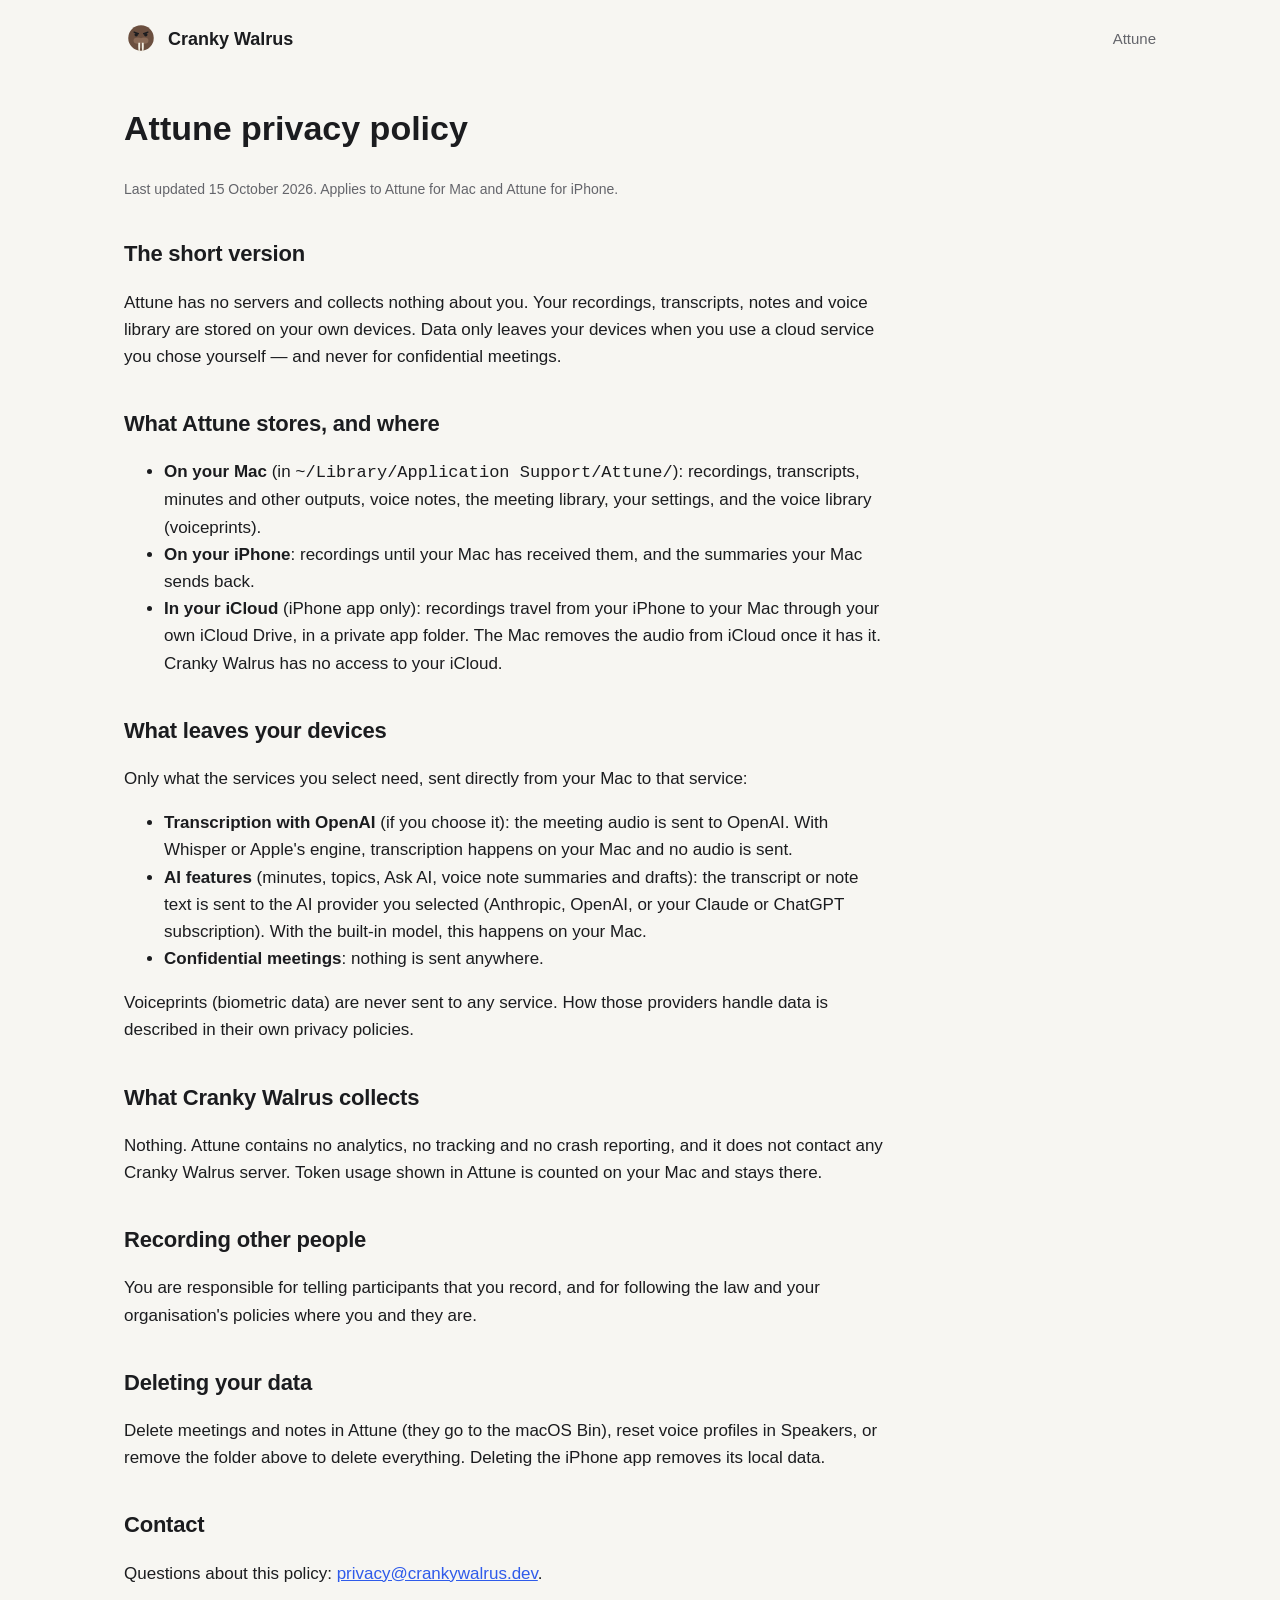
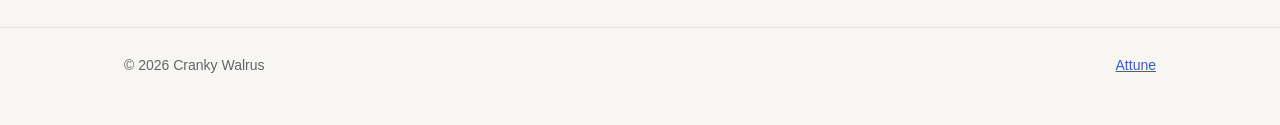
==== attune/privacy/index.html @ 6d6097f9 "crankywalrus.dev: landing page, Attune page, Attune privacy policy Co-Authored-By: Claude Opus 5.5 <" ====
<!doctype html>
<html lang="en">
<head>
<meta charset="utf-8">
<meta name="viewport" content="width=device-width, initial-scale=1">
<title>Attune privacy policy</title>
<meta name="description" content="How Attune for Mac and iPhone handles your data.">
<link rel="icon" href="/attune/img/icon.png">
<link rel="stylesheet" href="/style.css">
</head>
<body>
<div class="wrap">
  <header class="top">
    <a class="logo" href="/"><img src="/walrus.svg" alt="" width="34" height="34">Cranky Walrus</a>
    <nav><a href="/attune/">Attune</a></nav>
  </header>
  <div class="prose">
    <h1>Attune privacy policy</h1>
    <p class="note">Last updated 15 October 2026. Applies to Attune for Mac and Attune for iPhone.</p>

    <h2>The short version</h2>
    <p>Attune has no servers and collects nothing about you. Your recordings, transcripts, notes and voice library are
      stored on your own devices. Data only leaves your devices when you use a cloud service you chose yourself — and
      never for confidential meetings.</p>

    <h2>What Attune stores, and where</h2>
    <ul>
      <li><b>On your Mac</b> (in <code>~/Library/Application Support/Attune/</code>): recordings, transcripts, minutes and
        other outputs, voice notes, the meeting library, your settings, and the voice library (voiceprints).</li>
      <li><b>On your iPhone</b>: recordings until your Mac has received them, and the summaries your Mac sends back.</li>
      <li><b>In your iCloud</b> (iPhone app only): recordings travel from your iPhone to your Mac through your own iCloud
        Drive, in a private app folder. The Mac removes the audio from iCloud once it has it. Cranky Walrus has no access
        to your iCloud.</li>
    </ul>

    <h2>What leaves your devices</h2>
    <p>Only what the services you select need, sent directly from your Mac to that service:</p>
    <ul>
      <li><b>Transcription with OpenAI</b> (if you choose it): the meeting audio is sent to OpenAI. With Whisper or Apple's
        engine, transcription happens on your Mac and no audio is sent.</li>
      <li><b>AI features</b> (minutes, topics, Ask AI, voice note summaries and drafts): the transcript or note text is sent
        to the AI provider you selected (Anthropic, OpenAI, or your Claude or ChatGPT subscription). With the built-in
        model, this happens on your Mac.</li>
      <li><b>Confidential meetings</b>: nothing is sent anywhere.</li>
    </ul>
    <p>Voiceprints (biometric data) are never sent to any service. How those providers handle data is described in their
      own privacy policies.</p>

    <h2>What Cranky Walrus collects</h2>
    <p>Nothing. Attune contains no analytics, no tracking and no crash reporting, and it does not contact any Cranky
      Walrus server. Token usage shown in Attune is counted on your Mac and stays there.</p>

    <h2>Recording other people</h2>
    <p>You are responsible for telling participants that you record, and for following the law and your organisation's
      policies where you and they are.</p>

    <h2>Deleting your data</h2>
    <p>Delete meetings and notes in Attune (they go to the macOS Bin), reset voice profiles in Speakers, or remove the
      folder above to delete everything. Deleting the iPhone app removes its local data.</p>

    <h2>Contact</h2>
    <p>Questions about this policy: <a href="mailto:privacy@crankywalrus.dev">privacy@crankywalrus.dev</a>.</p>
  </div>
</div>
<footer><div class="wrap"><span>© 2026 Cranky Walrus</span><span><a href="/attune/">Attune</a></span></div></footer>
</body>
</html>
---- style.css ----
:root {
  --bg: #f7f6f2; --panel: #ffffff; --ink: #1b1c1f; --muted: #64656b; --line: #e4e2db; --accent: #2f5bea;
  --tusk: #f3efe3; --walrus: #6b4f3f; --shadow: 0 10px 40px rgba(20, 20, 30, .08);
}
@media (prefers-color-scheme: dark) {
  :root { --bg: #131416; --panel: #1c1d20; --ink: #ececef; --muted: #9b9ca3; --line: #2e2f34; --accent: #7c97ff;
    --tusk: #f3efe3; --walrus: #a07a62; --shadow: none; }
}
* { box-sizing: border-box; }
html { scroll-behavior: smooth; }
body { margin: 0; background: var(--bg); color: var(--ink); font: 17px/1.6 -apple-system, BlinkMacSystemFont, "Inter", "Helvetica Neue", sans-serif; }
a { color: var(--accent); }
.wrap { max-width: 1080px; margin: 0 auto; padding: 0 24px; }
header.top { display: flex; align-items: center; justify-content: space-between; padding: 22px 0; }
.logo { display: flex; align-items: center; gap: 10px; font-weight: 700; font-size: 18px; color: var(--ink); text-decoration: none; }
.logo svg { width: 34px; height: 34px; }
header.top nav a { margin-left: 22px; color: var(--muted); text-decoration: none; font-size: 15px; }
header.top nav a:hover { color: var(--ink); }
.hero { padding: 72px 0 56px; }
.hero h1 { font-size: clamp(36px, 6vw, 60px); line-height: 1.05; margin: 0 0 18px; letter-spacing: -.02em; }
.hero p { font-size: 20px; color: var(--muted); max-width: 640px; margin: 0 0 28px; }
.btns { display: flex; gap: 12px; flex-wrap: wrap; }
.btn { display: inline-block; padding: 11px 20px; border-radius: 10px; text-decoration: none; font-weight: 600; font-size: 16px;
  border: 1px solid var(--line); color: var(--ink); background: var(--panel); }
.btn.primary { background: var(--accent); border-color: var(--accent); color: #fff; }
.btn.soon { opacity: .55; pointer-events: none; }
section { padding: 48px 0; }
h2 { font-size: 30px; margin: 0 0 14px; letter-spacing: -.01em; }
.lead { color: var(--muted); max-width: 680px; margin: 0 0 28px; }
.grid { display: grid; grid-template-columns: repeat(auto-fit, minmax(260px, 1fr)); gap: 16px; }
.card { background: var(--panel); border: 1px solid var(--line); border-radius: 14px; padding: 20px 22px; }
.card h3 { margin: 0 0 6px; font-size: 18px; }
.card p { margin: 0; color: var(--muted); font-size: 15px; }
.shot { margin: 28px 0 8px; }
.shot img { display: block; width: 100%; border-radius: 14px; border: 1px solid var(--line); box-shadow: var(--shadow); }
.shot figcaption { color: var(--muted); font-size: 14px; margin-top: 10px; }
.split { display: grid; grid-template-columns: 1fr 1.25fr; gap: 36px; align-items: center; }
.split.rev { grid-template-columns: 1.25fr 1fr; }
.split.rev > :first-child { order: 2; }
.split ul { padding-left: 20px; color: var(--muted); } .split li { margin: 6px 0; }
.app-card { display: flex; gap: 22px; align-items: center; background: var(--panel); border: 1px solid var(--line);
  border-radius: 18px; padding: 24px; text-decoration: none; color: var(--ink); box-shadow: var(--shadow); }
.app-card:hover { border-color: var(--accent); }
.app-card img { width: 84px; height: 84px; border-radius: 20px; flex: none; }
.app-card h3 { margin: 0 0 4px; font-size: 22px; } .app-card p { margin: 0; color: var(--muted); }
.note { font-size: 14px; color: var(--muted); }
footer { border-top: 1px solid var(--line); margin-top: 40px; padding: 26px 0 50px; color: var(--muted); font-size: 14px; }
footer .wrap { display: flex; justify-content: space-between; gap: 16px; flex-wrap: wrap; }
.prose { max-width: 760px; }
.prose h2 { font-size: 22px; margin-top: 36px; }
@media (max-width: 760px) {
  .split, .split.rev { grid-template-columns: 1fr; } .split.rev > :first-child { order: 0; }
  header.top nav a { margin-left: 14px; } .hero { padding: 40px 0 28px; }
}
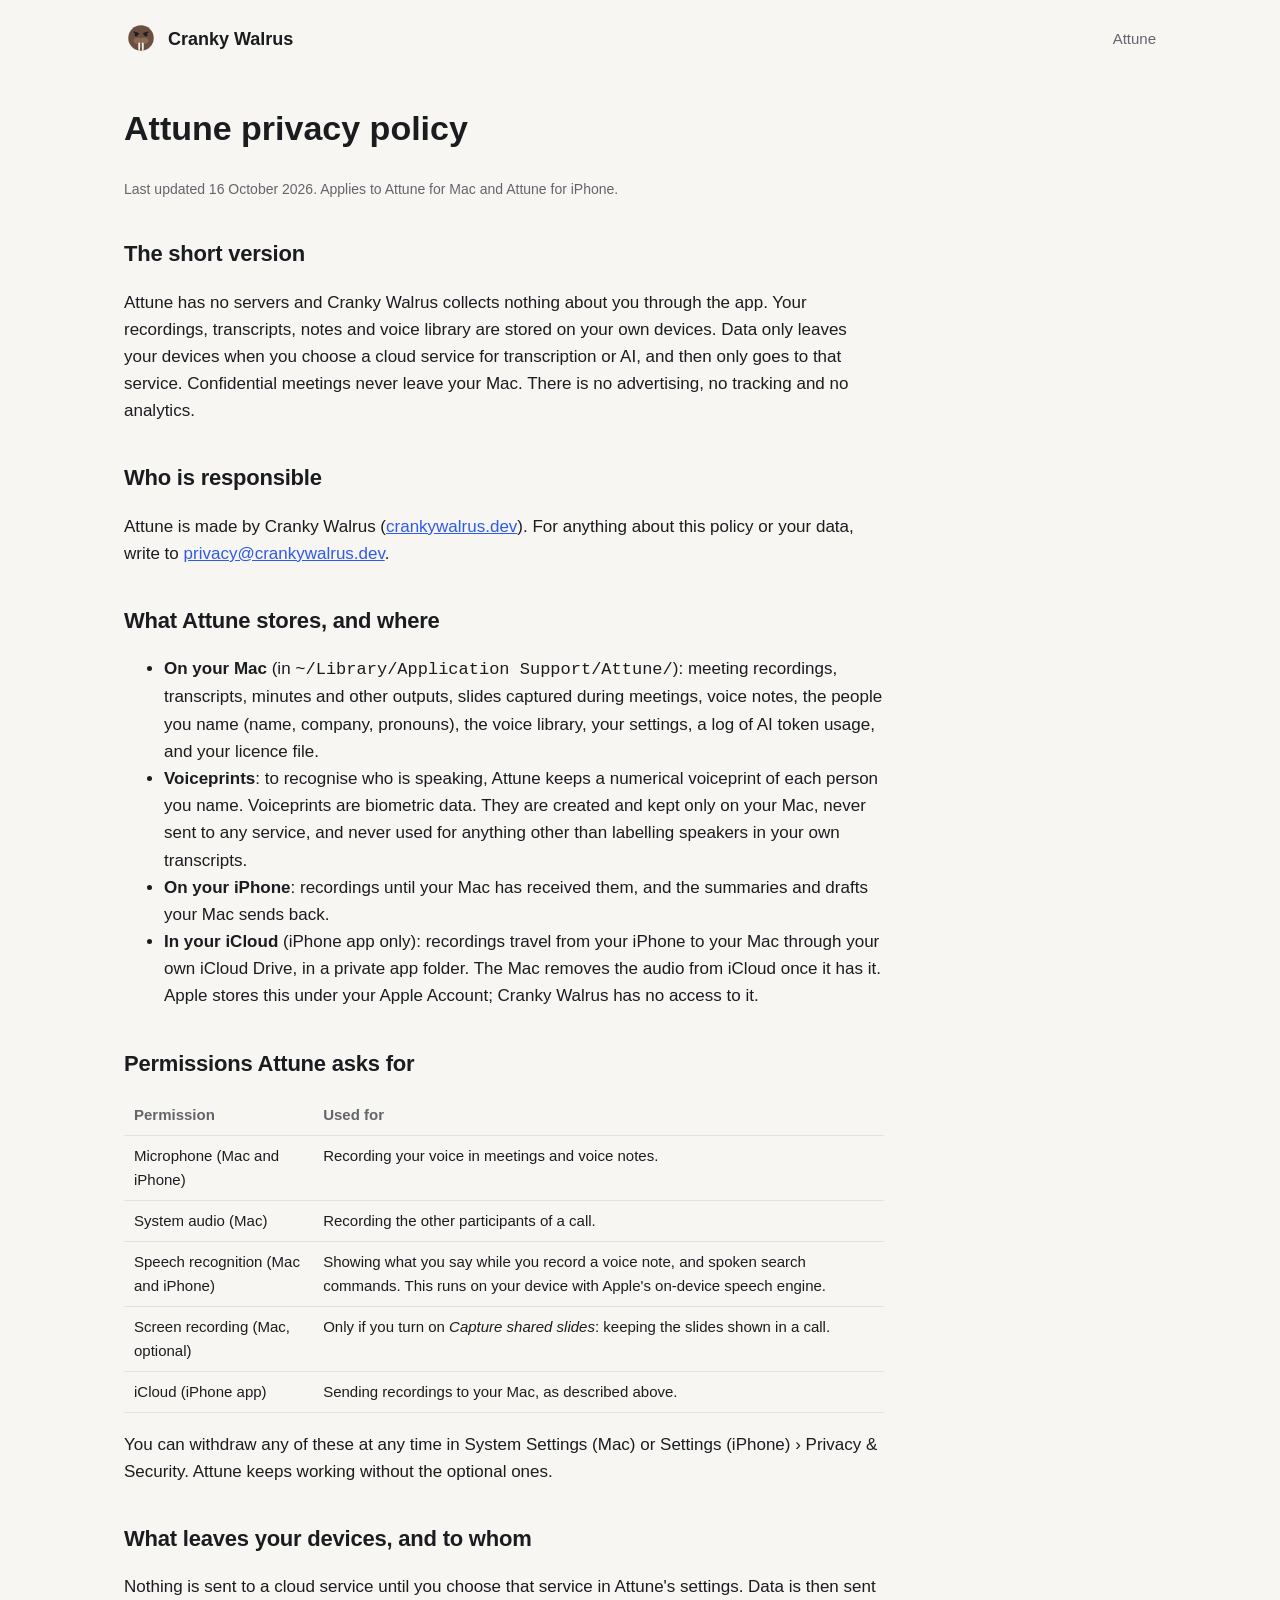
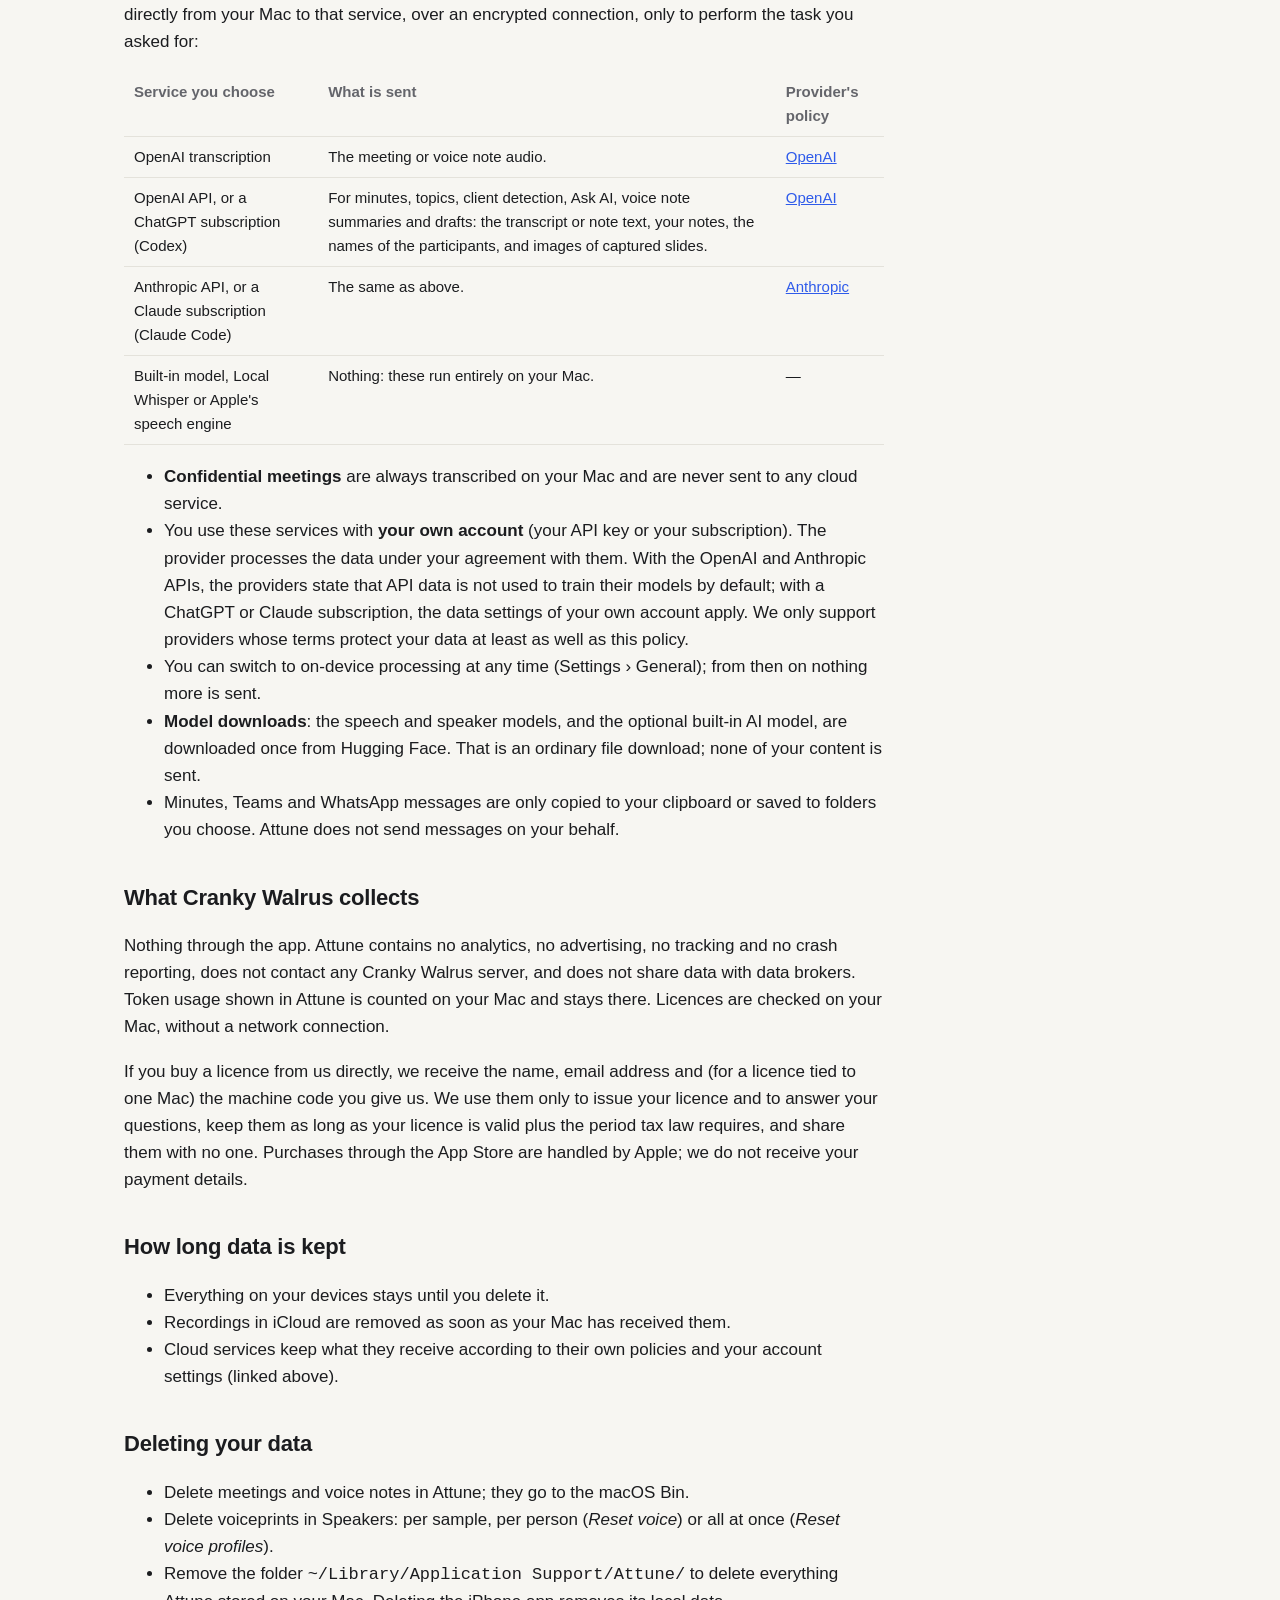
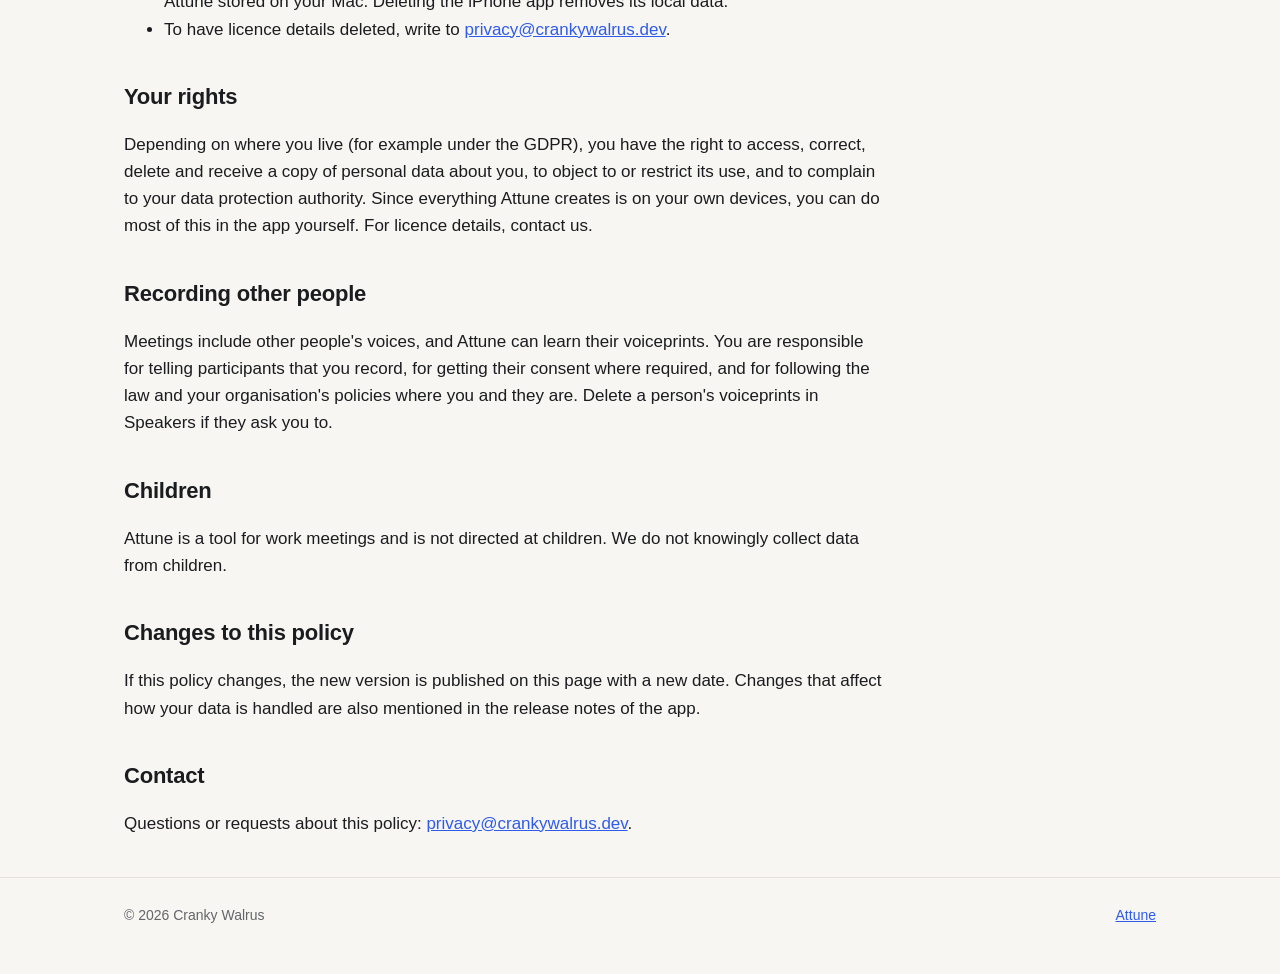
==== commit 4e217009: "Attune privacy policy: what Apple expects Who is responsible, permissions and what each is for, ever" ====
--- a/attune/privacy/index.html
+++ b/attune/privacy/index.html
@@ -16,50 +16,121 @@
   </header>
   <div class="prose">
     <h1>Attune privacy policy</h1>
-    <p class="note">Last updated 15 October 2026. Applies to Attune for Mac and Attune for iPhone.</p>
+    <p class="note">Last updated 16 October 2026. Applies to Attune for Mac and Attune for iPhone.</p>
 
     <h2>The short version</h2>
-    <p>Attune has no servers and collects nothing about you. Your recordings, transcripts, notes and voice library are
-      stored on your own devices. Data only leaves your devices when you use a cloud service you chose yourself — and
-      never for confidential meetings.</p>
+    <p>Attune has no servers and Cranky Walrus collects nothing about you through the app. Your recordings, transcripts,
+      notes and voice library are stored on your own devices. Data only leaves your devices when you choose a cloud
+      service for transcription or AI, and then only goes to that service. Confidential meetings never leave your Mac.
+      There is no advertising, no tracking and no analytics.</p>
+
+    <h2>Who is responsible</h2>
+    <p>Attune is made by Cranky Walrus (<a href="https://crankywalrus.dev">crankywalrus.dev</a>). For anything about this
+      policy or your data, write to <a href="mailto:privacy@crankywalrus.dev">privacy@crankywalrus.dev</a>.</p>
 
     <h2>What Attune stores, and where</h2>
     <ul>
-      <li><b>On your Mac</b> (in <code>~/Library/Application Support/Attune/</code>): recordings, transcripts, minutes and
-        other outputs, voice notes, the meeting library, your settings, and the voice library (voiceprints).</li>
-      <li><b>On your iPhone</b>: recordings until your Mac has received them, and the summaries your Mac sends back.</li>
+      <li><b>On your Mac</b> (in <code>~/Library/Application Support/Attune/</code>): meeting recordings, transcripts,
+        minutes and other outputs, slides captured during meetings, voice notes, the people you name (name, company,
+        pronouns), the voice library, your settings, a log of AI token usage, and your licence file.</li>
+      <li><b>Voiceprints</b>: to recognise who is speaking, Attune keeps a numerical voiceprint of each person you name.
+        Voiceprints are biometric data. They are created and kept only on your Mac, never sent to any service, and never
+        used for anything other than labelling speakers in your own transcripts.</li>
+      <li><b>On your iPhone</b>: recordings until your Mac has received them, and the summaries and drafts your Mac sends
+        back.</li>
       <li><b>In your iCloud</b> (iPhone app only): recordings travel from your iPhone to your Mac through your own iCloud
-        Drive, in a private app folder. The Mac removes the audio from iCloud once it has it. Cranky Walrus has no access
-        to your iCloud.</li>
+        Drive, in a private app folder. The Mac removes the audio from iCloud once it has it. Apple stores this under
+        your Apple Account; Cranky Walrus has no access to it.</li>
     </ul>
 
-    <h2>What leaves your devices</h2>
-    <p>Only what the services you select need, sent directly from your Mac to that service:</p>
+    <h2>Permissions Attune asks for</h2>
+    <table>
+      <tr><th>Permission</th><th>Used for</th></tr>
+      <tr><td>Microphone (Mac and iPhone)</td><td>Recording your voice in meetings and voice notes.</td></tr>
+      <tr><td>System audio (Mac)</td><td>Recording the other participants of a call.</td></tr>
+      <tr><td>Speech recognition (Mac and iPhone)</td><td>Showing what you say while you record a voice note, and spoken
+        search commands. This runs on your device with Apple's on-device speech engine.</td></tr>
+      <tr><td>Screen recording (Mac, optional)</td><td>Only if you turn on <i>Capture shared slides</i>: keeping the
+        slides shown in a call.</td></tr>
+      <tr><td>iCloud (iPhone app)</td><td>Sending recordings to your Mac, as described above.</td></tr>
+    </table>
+    <p>You can withdraw any of these at any time in System Settings (Mac) or Settings (iPhone) › Privacy &amp;
+      Security. Attune keeps working without the optional ones.</p>
+
+    <h2>What leaves your devices, and to whom</h2>
+    <p>Nothing is sent to a cloud service until you choose that service in Attune's settings. Data is then sent directly
+      from your Mac to that service, over an encrypted connection, only to perform the task you asked for:</p>
+    <table>
+      <tr><th>Service you choose</th><th>What is sent</th><th>Provider's policy</th></tr>
+      <tr><td>OpenAI transcription</td><td>The meeting or voice note audio.</td>
+        <td><a href="https://openai.com/policies/privacy-policy/">OpenAI</a></td></tr>
+      <tr><td>OpenAI API, or a ChatGPT subscription (Codex)</td><td>For minutes, topics, client detection, Ask AI, voice
+        note summaries and drafts: the transcript or note text, your notes, the names of the participants, and images of
+        captured slides.</td><td><a href="https://openai.com/policies/privacy-policy/">OpenAI</a></td></tr>
+      <tr><td>Anthropic API, or a Claude subscription (Claude Code)</td><td>The same as above.</td>
+        <td><a href="https://www.anthropic.com/legal/privacy">Anthropic</a></td></tr>
+      <tr><td>Built-in model, Local Whisper or Apple's speech engine</td><td>Nothing: these run entirely on your Mac.</td>
+        <td>—</td></tr>
+    </table>
     <ul>
-      <li><b>Transcription with OpenAI</b> (if you choose it): the meeting audio is sent to OpenAI. With Whisper or Apple's
-        engine, transcription happens on your Mac and no audio is sent.</li>
-      <li><b>AI features</b> (minutes, topics, Ask AI, voice note summaries and drafts): the transcript or note text is sent
-        to the AI provider you selected (Anthropic, OpenAI, or your Claude or ChatGPT subscription). With the built-in
-        model, this happens on your Mac.</li>
-      <li><b>Confidential meetings</b>: nothing is sent anywhere.</li>
+      <li><b>Confidential meetings</b> are always transcribed on your Mac and are never sent to any cloud service.</li>
+      <li>You use these services with <b>your own account</b> (your API key or your subscription). The provider processes
+        the data under your agreement with them. With the OpenAI and Anthropic APIs, the providers state that API data is
+        not used to train their models by default; with a ChatGPT or Claude subscription, the data settings of your own
+        account apply. We only support providers whose terms protect your data at least as well as this policy.</li>
+      <li>You can switch to on-device processing at any time (Settings › General); from then on nothing more is sent.</li>
+      <li><b>Model downloads</b>: the speech and speaker models, and the optional built-in AI model, are downloaded once
+        from Hugging Face. That is an ordinary file download; none of your content is sent.</li>
+      <li>Minutes, Teams and WhatsApp messages are only copied to your clipboard or saved to folders you choose. Attune
+        does not send messages on your behalf.</li>
     </ul>
-    <p>Voiceprints (biometric data) are never sent to any service. How those providers handle data is described in their
-      own privacy policies.</p>
 
     <h2>What Cranky Walrus collects</h2>
-    <p>Nothing. Attune contains no analytics, no tracking and no crash reporting, and it does not contact any Cranky
-      Walrus server. Token usage shown in Attune is counted on your Mac and stays there.</p>
+    <p>Nothing through the app. Attune contains no analytics, no advertising, no tracking and no crash reporting, does not
+      contact any Cranky Walrus server, and does not share data with data brokers. Token usage shown in Attune is counted
+      on your Mac and stays there. Licences are checked on your Mac, without a network connection.</p>
+    <p>If you buy a licence from us directly, we receive the name, email address and (for a licence tied to one Mac) the
+      machine code you give us. We use them only to issue your licence and to answer your questions, keep them as long as
+      your licence is valid plus the period tax law requires, and share them with no one. Purchases through the App Store
+      are handled by Apple; we do not receive your payment details.</p>
+
+    <h2>How long data is kept</h2>
+    <ul>
+      <li>Everything on your devices stays until you delete it.</li>
+      <li>Recordings in iCloud are removed as soon as your Mac has received them.</li>
+      <li>Cloud services keep what they receive according to their own policies and your account settings (linked above).</li>
+    </ul>
+
+    <h2>Deleting your data</h2>
+    <ul>
+      <li>Delete meetings and voice notes in Attune; they go to the macOS Bin.</li>
+      <li>Delete voiceprints in Speakers: per sample, per person (<i>Reset voice</i>) or all at once (<i>Reset voice
+        profiles</i>).</li>
+      <li>Remove the folder <code>~/Library/Application Support/Attune/</code> to delete everything Attune stored on your
+        Mac. Deleting the iPhone app removes its local data.</li>
+      <li>To have licence details deleted, write to <a href="mailto:privacy@crankywalrus.dev">privacy@crankywalrus.dev</a>.</li>
+    </ul>
+
+    <h2>Your rights</h2>
+    <p>Depending on where you live (for example under the GDPR), you have the right to access, correct, delete and receive
+      a copy of personal data about you, to object to or restrict its use, and to complain to your data protection
+      authority. Since everything Attune creates is on your own devices, you can do most of this in the app yourself.
+      For licence details, contact us.</p>
 
     <h2>Recording other people</h2>
-    <p>You are responsible for telling participants that you record, and for following the law and your organisation's
-      policies where you and they are.</p>
+    <p>Meetings include other people's voices, and Attune can learn their voiceprints. You are responsible for telling
+      participants that you record, for getting their consent where required, and for following the law and your
+      organisation's policies where you and they are. Delete a person's voiceprints in Speakers if they ask you to.</p>
 
-    <h2>Deleting your data</h2>
-    <p>Delete meetings and notes in Attune (they go to the macOS Bin), reset voice profiles in Speakers, or remove the
-      folder above to delete everything. Deleting the iPhone app removes its local data.</p>
+    <h2>Children</h2>
+    <p>Attune is a tool for work meetings and is not directed at children. We do not knowingly collect data from children.</p>
+
+    <h2>Changes to this policy</h2>
+    <p>If this policy changes, the new version is published on this page with a new date. Changes that affect how your
+      data is handled are also mentioned in the release notes of the app.</p>
 
     <h2>Contact</h2>
-    <p>Questions about this policy: <a href="mailto:privacy@crankywalrus.dev">privacy@crankywalrus.dev</a>.</p>
+    <p>Questions or requests about this policy: <a href="mailto:privacy@crankywalrus.dev">privacy@crankywalrus.dev</a>.</p>
   </div>
 </div>
 <footer><div class="wrap"><span>© 2026 Cranky Walrus</span><span><a href="/attune/">Attune</a></span></div></footer>
--- a/style.css
+++ b/style.css
@@ -48,6 +48,9 @@
 footer .wrap { display: flex; justify-content: space-between; gap: 16px; flex-wrap: wrap; }
 .prose { max-width: 760px; }
 .prose h2 { font-size: 22px; margin-top: 36px; }
+.prose table { width: 100%; border-collapse: collapse; font-size: 15px; margin: 12px 0 18px; }
+.prose th, .prose td { text-align: left; vertical-align: top; padding: 8px 10px; border-bottom: 1px solid var(--line); }
+.prose th { color: var(--muted); font-weight: 600; }
 @media (max-width: 760px) {
   .split, .split.rev { grid-template-columns: 1fr; } .split.rev > :first-child { order: 0; }
   header.top nav a { margin-left: 14px; } .hero { padding: 40px 0 28px; }
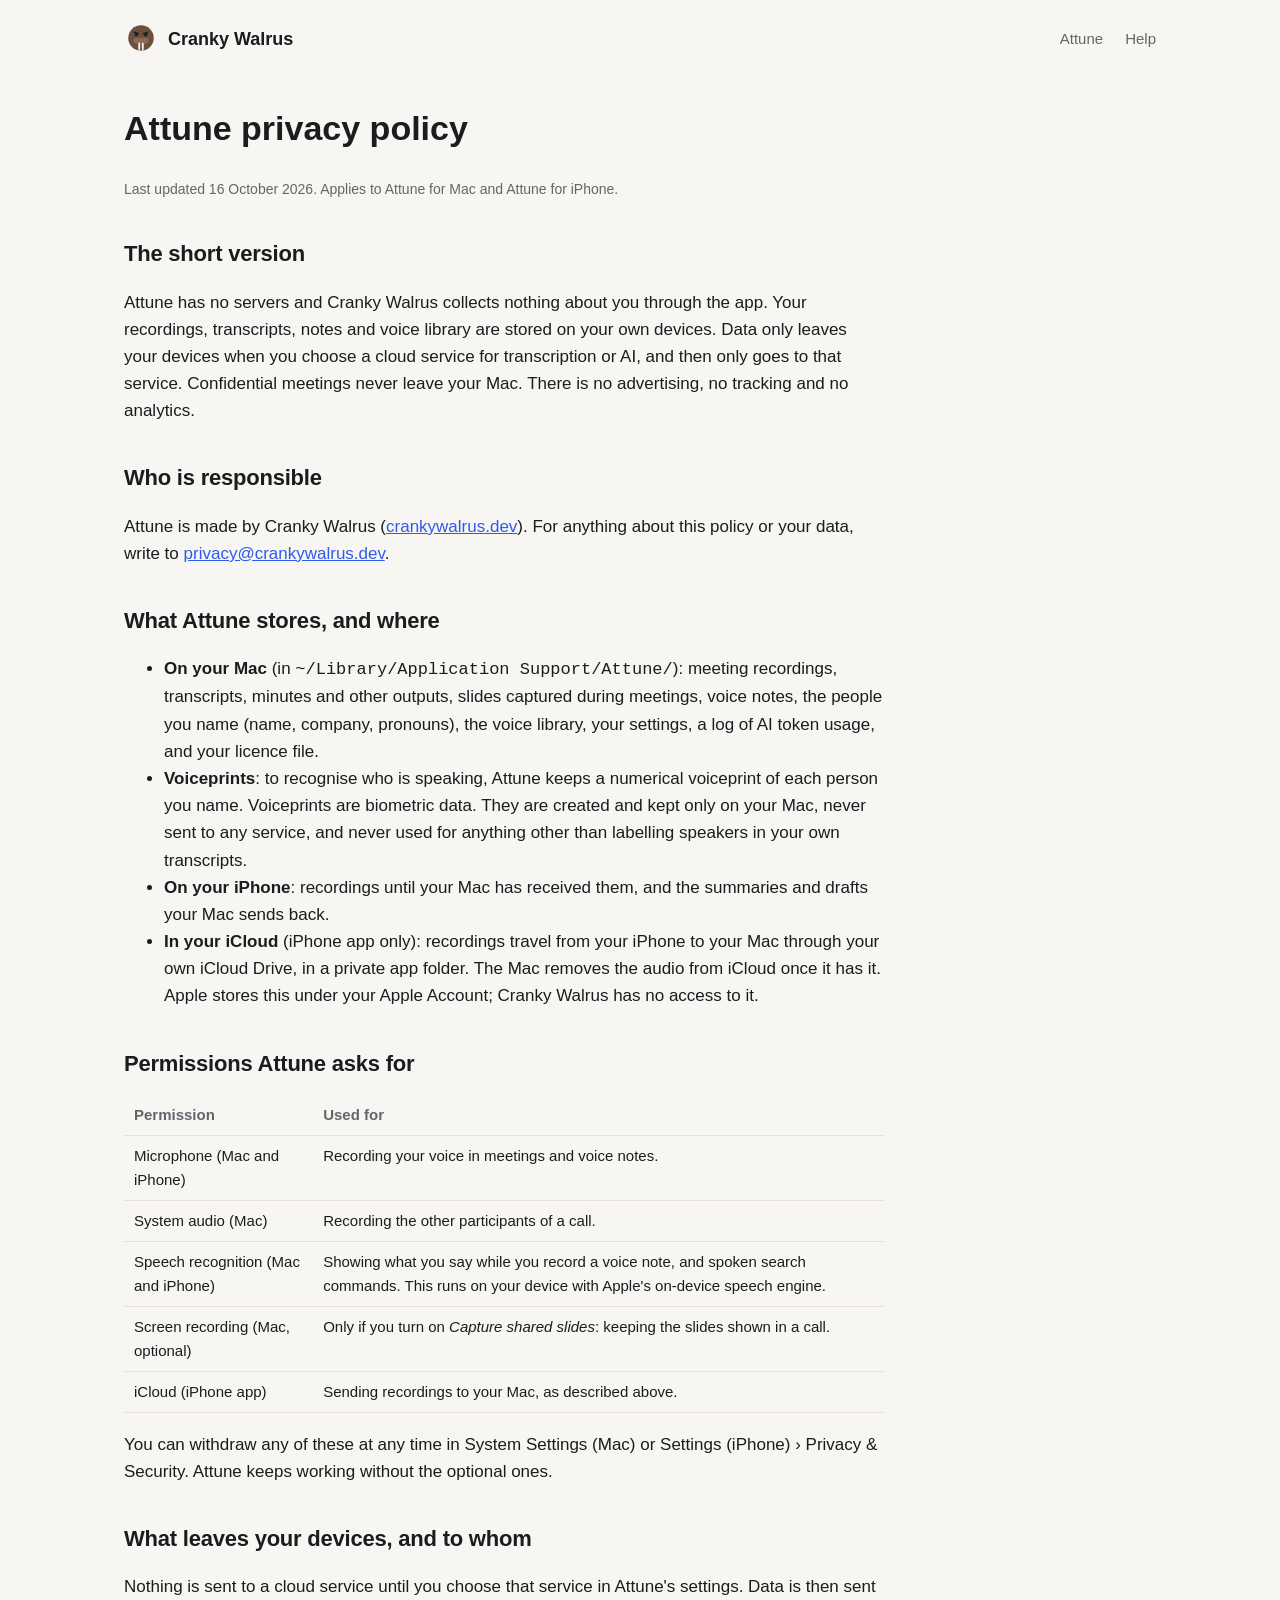
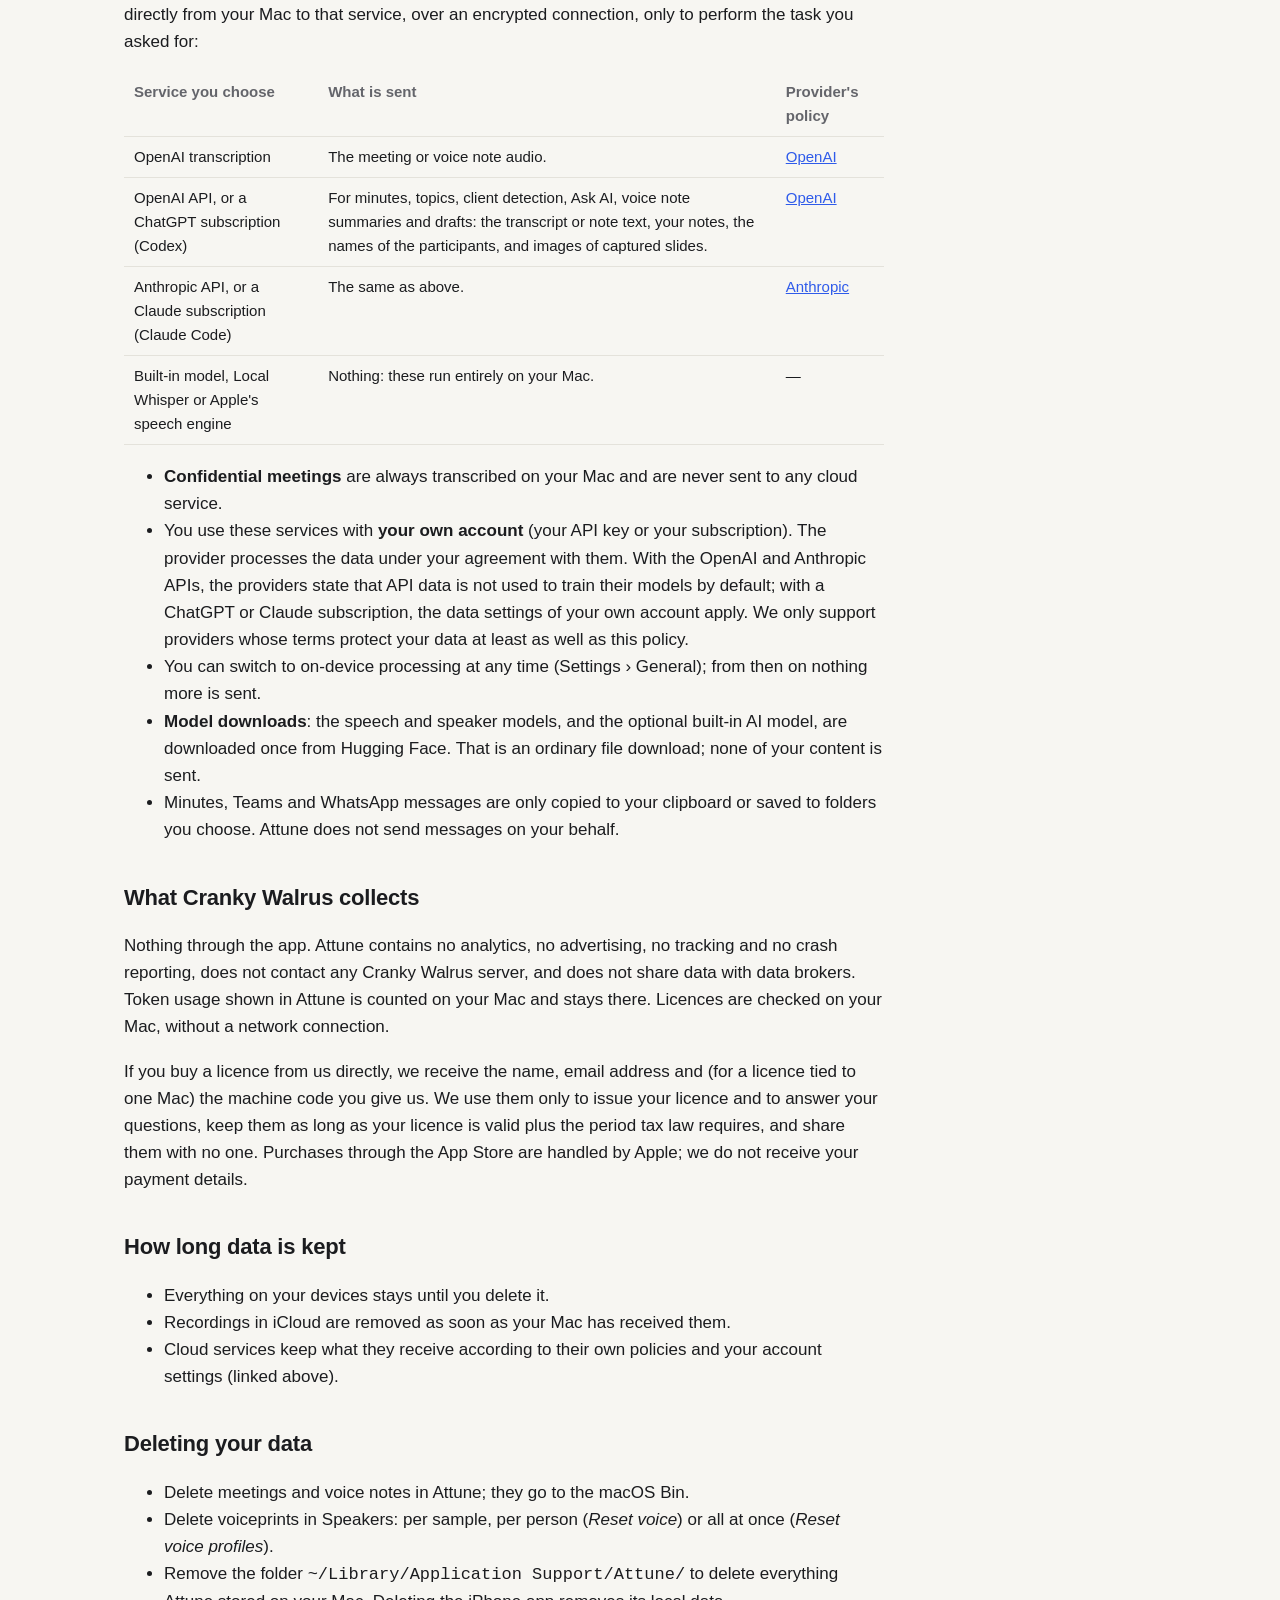
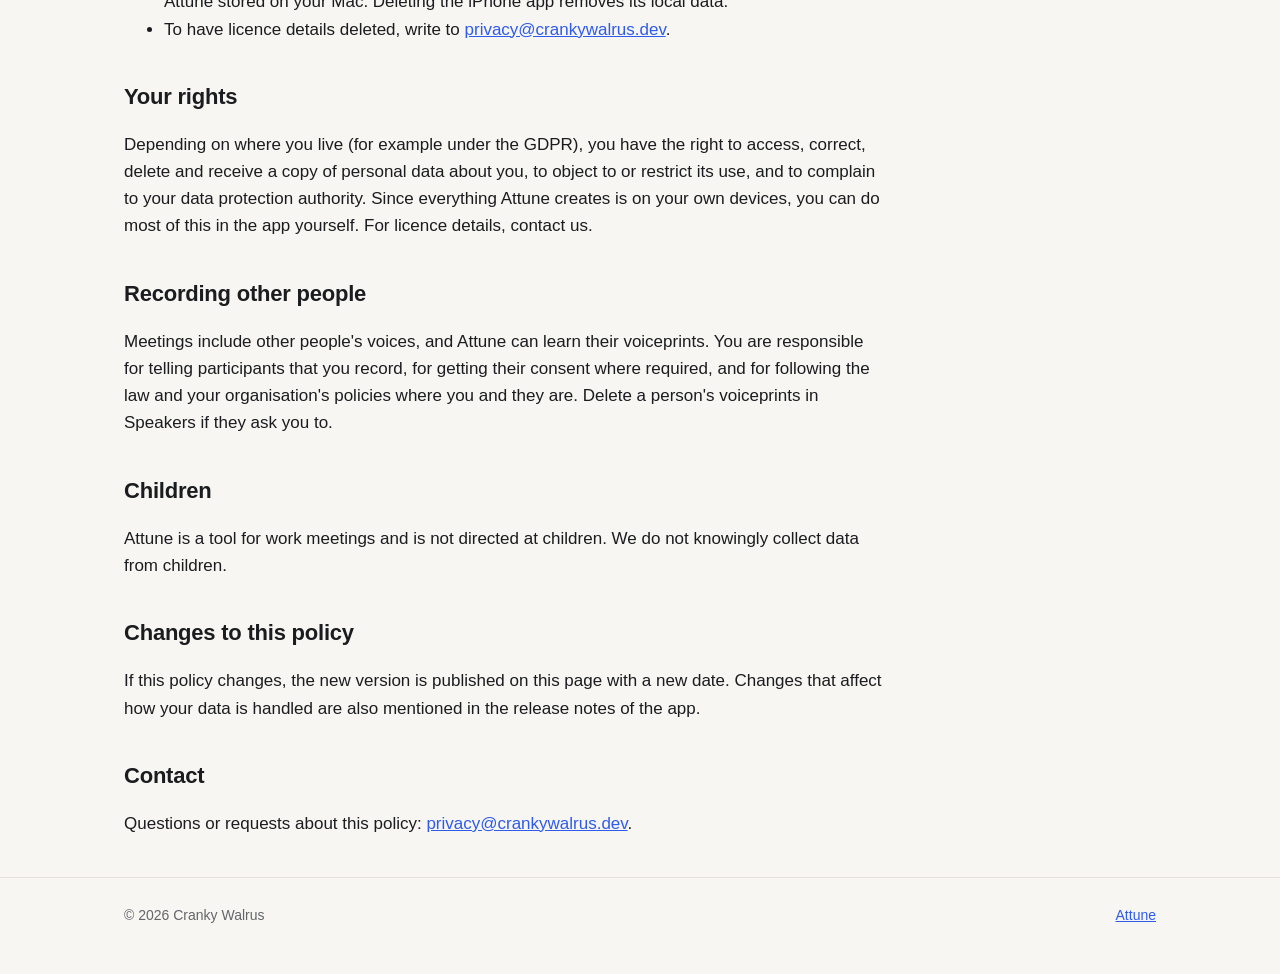
==== commit 5fe2e697: "Attune help and support page attune/help/: the Attune help for the public (every chapter with screen" ====
--- a/attune/privacy/index.html
+++ b/attune/privacy/index.html
@@ -12,7 +12,7 @@
 <div class="wrap">
   <header class="top">
     <a class="logo" href="/"><img src="/walrus.svg" alt="" width="34" height="34">Cranky Walrus</a>
-    <nav><a href="/attune/">Attune</a></nav>
+    <nav><a href="/attune/">Attune</a><a href="/attune/help/">Help</a></nav>
   </header>
   <div class="prose">
     <h1>Attune privacy policy</h1>
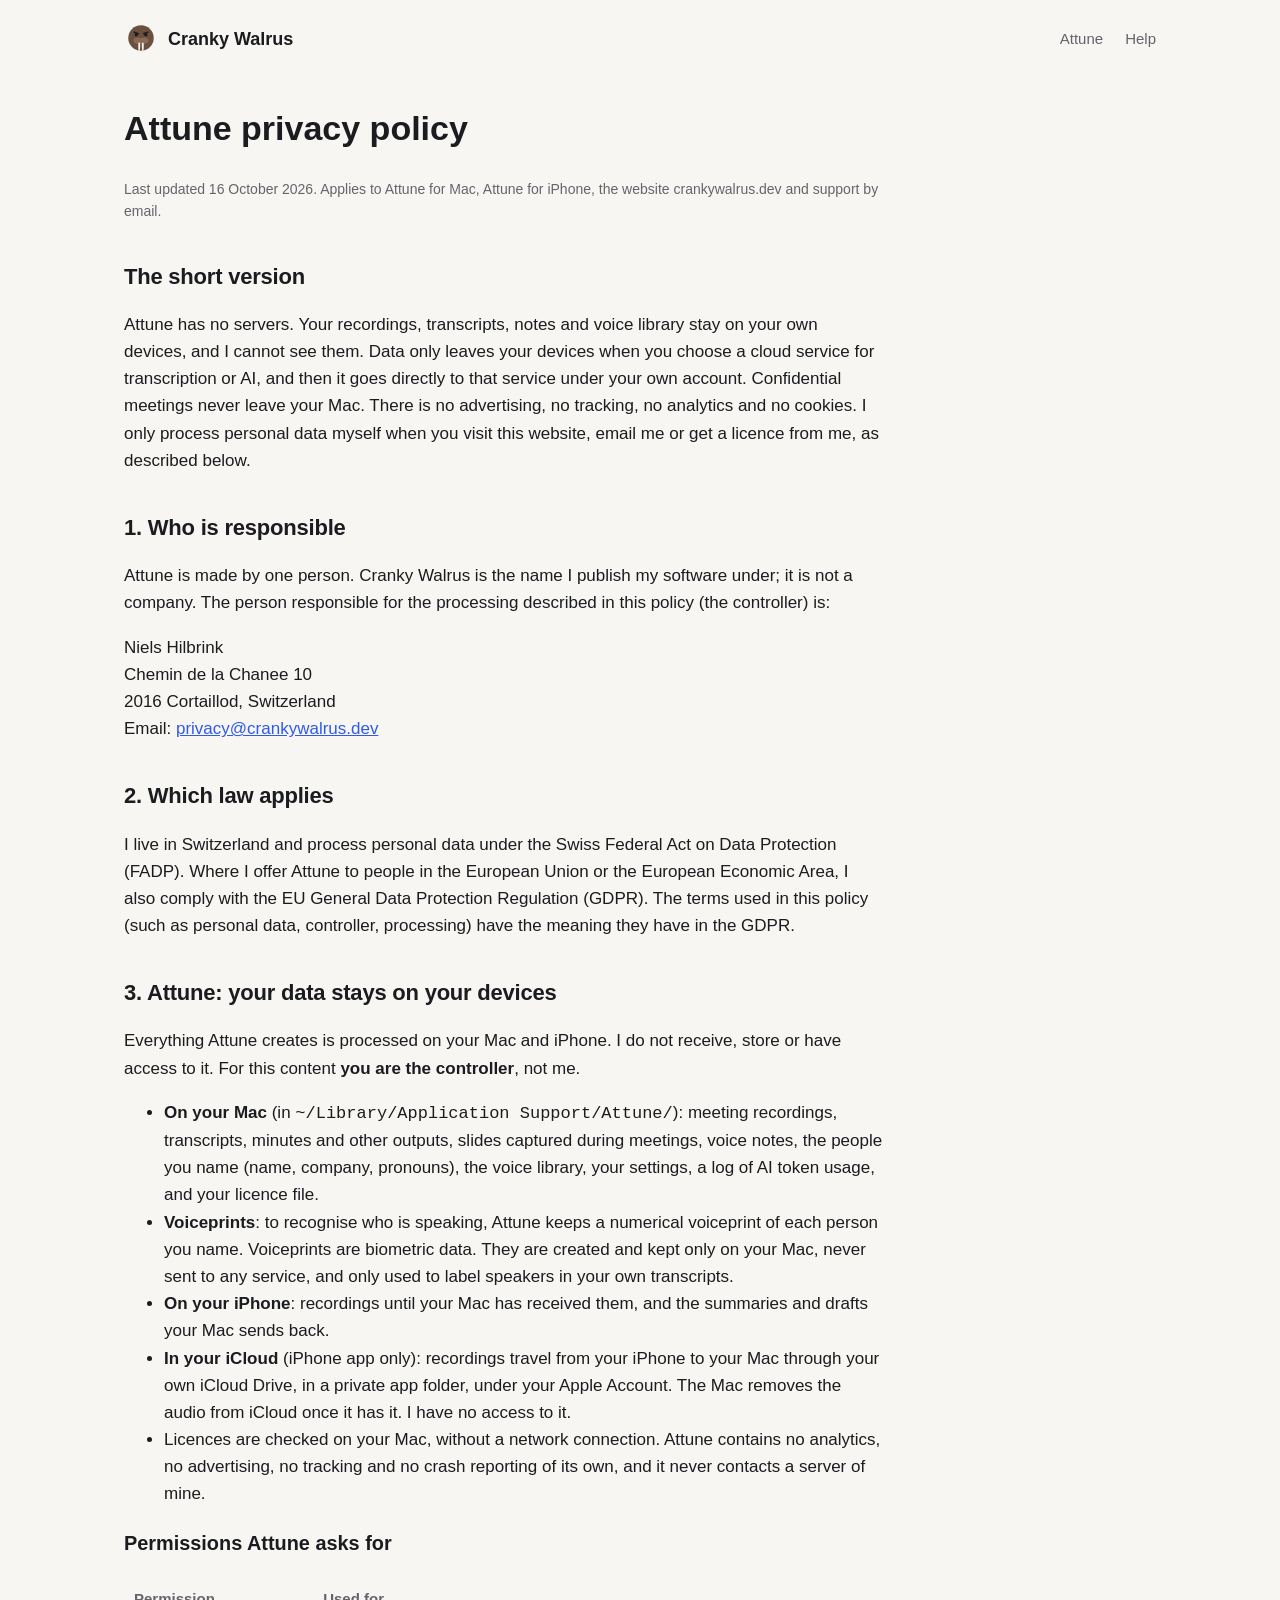
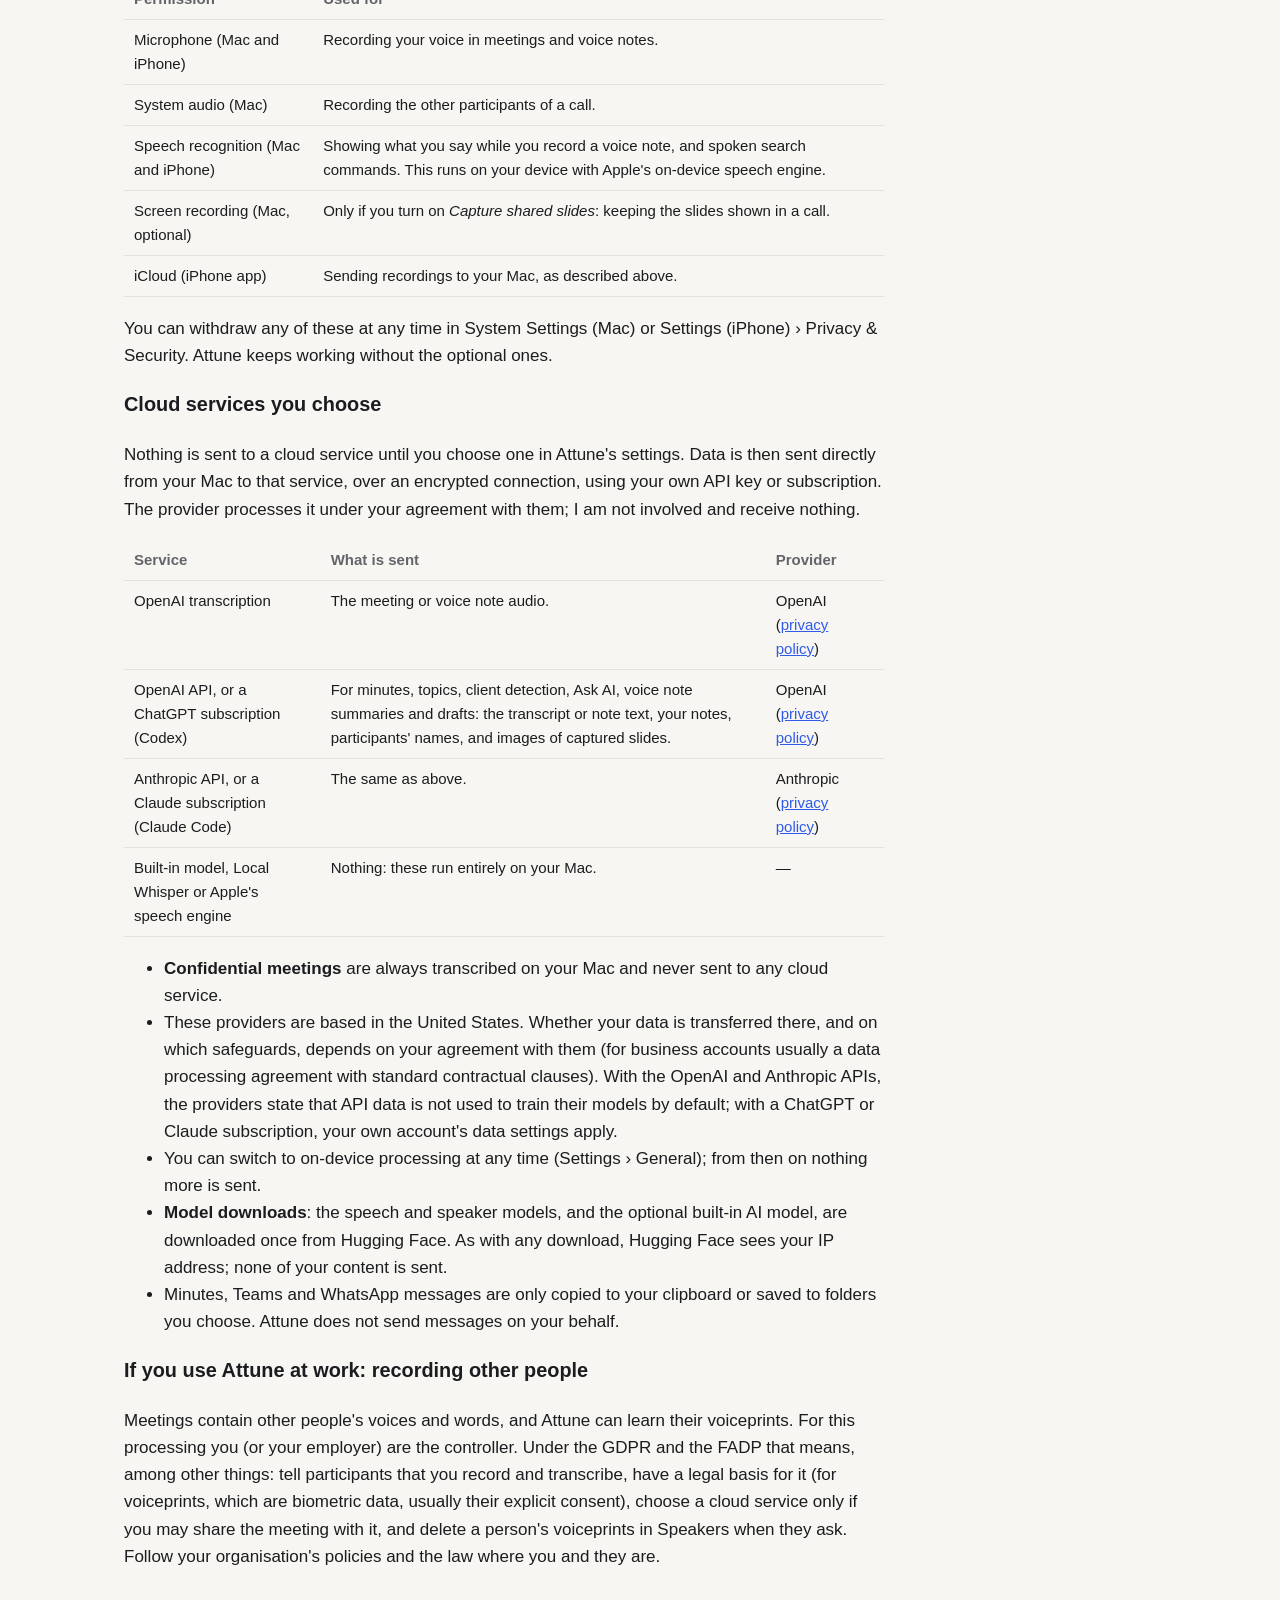
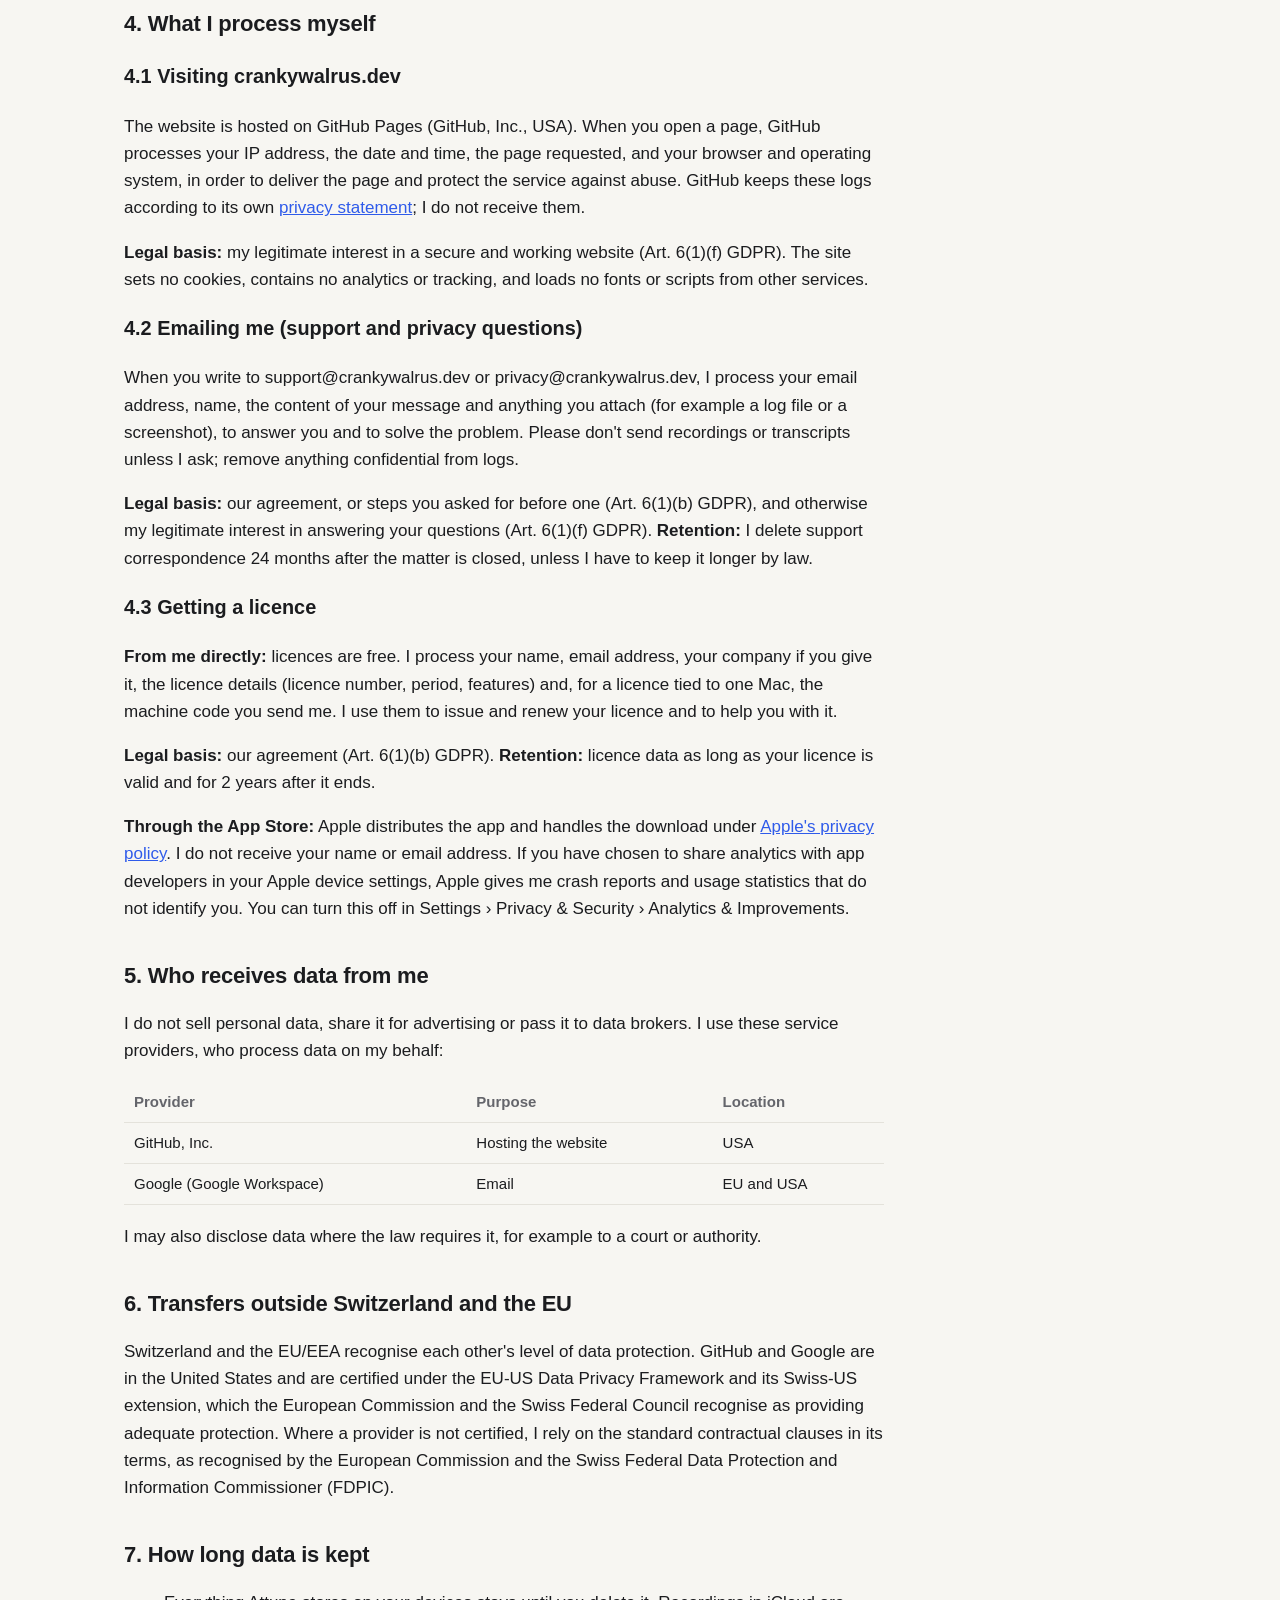
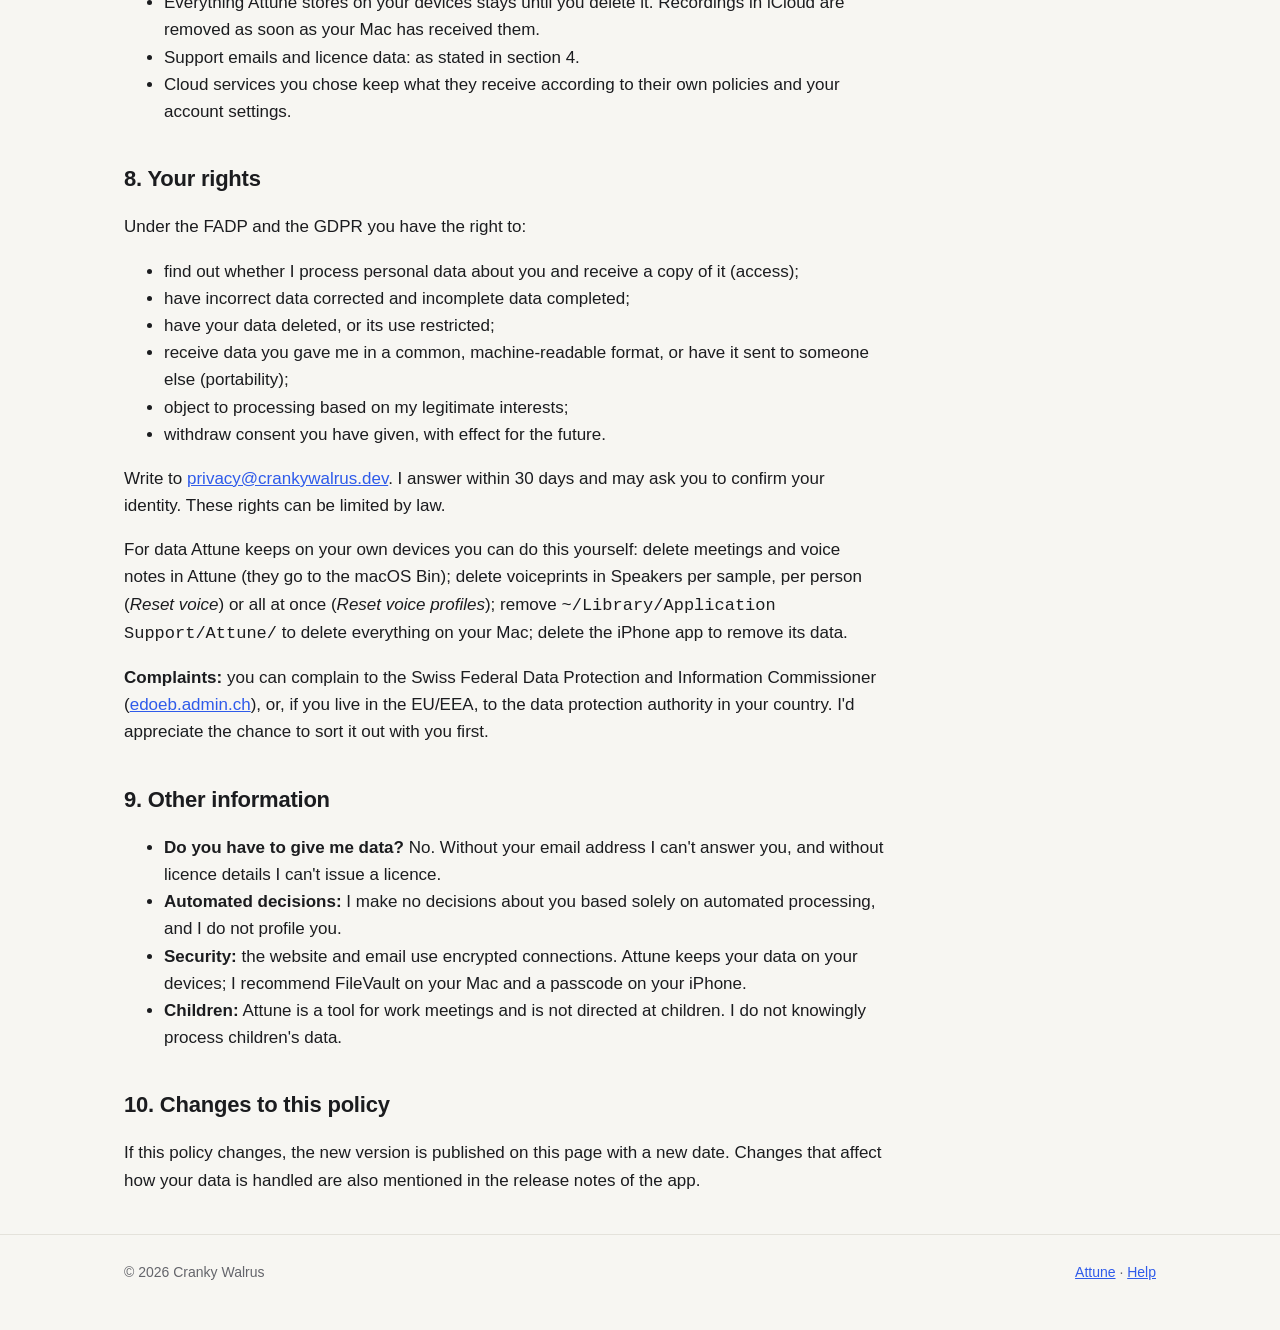
==== commit 4eb11edc: "Attune privacy policy: GDPR and Swiss FADP, as a private individual Controller named with address; a" ====
--- a/attune/privacy/index.html
+++ b/attune/privacy/index.html
@@ -4,7 +4,7 @@
 <meta charset="utf-8">
 <meta name="viewport" content="width=device-width, initial-scale=1">
 <title>Attune privacy policy</title>
-<meta name="description" content="How Attune for Mac and iPhone handles your data.">
+<meta name="description" content="How Attune for Mac and iPhone and crankywalrus.dev handle your data.">
 <link rel="icon" href="/attune/img/icon.png">
 <link rel="stylesheet" href="/style.css">
 </head>
@@ -16,34 +16,50 @@
   </header>
   <div class="prose">
     <h1>Attune privacy policy</h1>
-    <p class="note">Last updated 16 October 2026. Applies to Attune for Mac and Attune for iPhone.</p>
+    <p class="note">Last updated 16 October 2026. Applies to Attune for Mac, Attune for iPhone, the website
+      crankywalrus.dev and support by email.</p>
 
     <h2>The short version</h2>
-    <p>Attune has no servers and Cranky Walrus collects nothing about you through the app. Your recordings, transcripts,
-      notes and voice library are stored on your own devices. Data only leaves your devices when you choose a cloud
-      service for transcription or AI, and then only goes to that service. Confidential meetings never leave your Mac.
-      There is no advertising, no tracking and no analytics.</p>
-
-    <h2>Who is responsible</h2>
-    <p>Attune is made by Cranky Walrus (<a href="https://crankywalrus.dev">crankywalrus.dev</a>). For anything about this
-      policy or your data, write to <a href="mailto:privacy@crankywalrus.dev">privacy@crankywalrus.dev</a>.</p>
-
-    <h2>What Attune stores, and where</h2>
+    <p>Attune has no servers. Your recordings, transcripts, notes and voice library stay on your own devices, and I cannot
+      see them. Data only leaves your devices when you choose a cloud service for transcription or AI, and then it goes
+      directly to that service under your own account. Confidential meetings never leave your Mac. There is no advertising,
+      no tracking, no analytics and no cookies. I only process personal data myself when you visit this website, email me
+      or get a licence from me, as described below.</p>
+
+    <h2>1. Who is responsible</h2>
+    <p>Attune is made by one person. Cranky Walrus is the name I publish my software under; it is not a company. The
+      person responsible for the processing described in this policy (the controller) is:</p>
+    <p>Niels Hilbrink<br><!-- scan:ignore: published on purpose (controller identity) -->
+      Chemin de la Chanee 10<br>
+      2016 Cortaillod, Switzerland<br>
+      Email: <a href="mailto:privacy@crankywalrus.dev">privacy@crankywalrus.dev</a></p>
+
+    <h2>2. Which law applies</h2>
+    <p>I live in Switzerland and process personal data under the Swiss Federal Act on Data Protection (FADP). Where I offer
+      Attune to people in the European Union or the European Economic Area, I also comply with the EU General Data
+      Protection Regulation (GDPR). The terms used in this policy (such as personal data, controller, processing) have the
+      meaning they have in the GDPR.</p>
+
+    <h2>3. Attune: your data stays on your devices</h2>
+    <p>Everything Attune creates is processed on your Mac and iPhone. I do not receive, store or have access to it. For this
+      content <b>you are the controller</b>, not me.</p>
     <ul>
       <li><b>On your Mac</b> (in <code>~/Library/Application Support/Attune/</code>): meeting recordings, transcripts,
         minutes and other outputs, slides captured during meetings, voice notes, the people you name (name, company,
         pronouns), the voice library, your settings, a log of AI token usage, and your licence file.</li>
       <li><b>Voiceprints</b>: to recognise who is speaking, Attune keeps a numerical voiceprint of each person you name.
-        Voiceprints are biometric data. They are created and kept only on your Mac, never sent to any service, and never
-        used for anything other than labelling speakers in your own transcripts.</li>
+        Voiceprints are biometric data. They are created and kept only on your Mac, never sent to any service, and only
+        used to label speakers in your own transcripts.</li>
       <li><b>On your iPhone</b>: recordings until your Mac has received them, and the summaries and drafts your Mac sends
         back.</li>
       <li><b>In your iCloud</b> (iPhone app only): recordings travel from your iPhone to your Mac through your own iCloud
-        Drive, in a private app folder. The Mac removes the audio from iCloud once it has it. Apple stores this under
-        your Apple Account; Cranky Walrus has no access to it.</li>
-    </ul>
-
-    <h2>Permissions Attune asks for</h2>
+        Drive, in a private app folder, under your Apple Account. The Mac removes the audio from iCloud once it has it. I
+        have no access to it.</li>
+      <li>Licences are checked on your Mac, without a network connection. Attune contains no analytics, no advertising, no
+        tracking and no crash reporting of its own, and it never contacts a server of mine.</li>
+    </ul>
+
+    <h3>Permissions Attune asks for</h3>
     <table>
       <tr><th>Permission</th><th>Used for</th></tr>
       <tr><td>Microphone (Mac and iPhone)</td><td>Recording your voice in meetings and voice notes.</td></tr>
@@ -54,85 +70,137 @@
         slides shown in a call.</td></tr>
       <tr><td>iCloud (iPhone app)</td><td>Sending recordings to your Mac, as described above.</td></tr>
     </table>
-    <p>You can withdraw any of these at any time in System Settings (Mac) or Settings (iPhone) › Privacy &amp;
-      Security. Attune keeps working without the optional ones.</p>
-
-    <h2>What leaves your devices, and to whom</h2>
-    <p>Nothing is sent to a cloud service until you choose that service in Attune's settings. Data is then sent directly
-      from your Mac to that service, over an encrypted connection, only to perform the task you asked for:</p>
+    <p>You can withdraw any of these at any time in System Settings (Mac) or Settings (iPhone) › Privacy &amp; Security.
+      Attune keeps working without the optional ones.</p>
+
+    <h3>Cloud services you choose</h3>
+    <p>Nothing is sent to a cloud service until you choose one in Attune's settings. Data is then sent directly from your
+      Mac to that service, over an encrypted connection, using your own API key or subscription. The provider processes it
+      under your agreement with them; I am not involved and receive nothing.</p>
     <table>
-      <tr><th>Service you choose</th><th>What is sent</th><th>Provider's policy</th></tr>
+      <tr><th>Service</th><th>What is sent</th><th>Provider</th></tr>
       <tr><td>OpenAI transcription</td><td>The meeting or voice note audio.</td>
-        <td><a href="https://openai.com/policies/privacy-policy/">OpenAI</a></td></tr>
+        <td>OpenAI (<a href="https://openai.com/policies/privacy-policy/">privacy policy</a>)</td></tr>
       <tr><td>OpenAI API, or a ChatGPT subscription (Codex)</td><td>For minutes, topics, client detection, Ask AI, voice
-        note summaries and drafts: the transcript or note text, your notes, the names of the participants, and images of
-        captured slides.</td><td><a href="https://openai.com/policies/privacy-policy/">OpenAI</a></td></tr>
+        note summaries and drafts: the transcript or note text, your notes, participants' names, and images of captured
+        slides.</td><td>OpenAI (<a href="https://openai.com/policies/privacy-policy/">privacy policy</a>)</td></tr>
       <tr><td>Anthropic API, or a Claude subscription (Claude Code)</td><td>The same as above.</td>
-        <td><a href="https://www.anthropic.com/legal/privacy">Anthropic</a></td></tr>
+        <td>Anthropic (<a href="https://www.anthropic.com/legal/privacy">privacy policy</a>)</td></tr>
       <tr><td>Built-in model, Local Whisper or Apple's speech engine</td><td>Nothing: these run entirely on your Mac.</td>
         <td>—</td></tr>
     </table>
     <ul>
-      <li><b>Confidential meetings</b> are always transcribed on your Mac and are never sent to any cloud service.</li>
-      <li>You use these services with <b>your own account</b> (your API key or your subscription). The provider processes
-        the data under your agreement with them. With the OpenAI and Anthropic APIs, the providers state that API data is
-        not used to train their models by default; with a ChatGPT or Claude subscription, the data settings of your own
-        account apply. We only support providers whose terms protect your data at least as well as this policy.</li>
+      <li><b>Confidential meetings</b> are always transcribed on your Mac and never sent to any cloud service.</li>
+      <li>These providers are based in the United States. Whether your data is transferred there, and on which safeguards,
+        depends on your agreement with them (for business accounts usually a data processing agreement with standard
+        contractual clauses). With the OpenAI and Anthropic APIs, the providers state that API data is not used to train
+        their models by default; with a ChatGPT or Claude subscription, your own account's data settings apply.</li>
       <li>You can switch to on-device processing at any time (Settings › General); from then on nothing more is sent.</li>
       <li><b>Model downloads</b>: the speech and speaker models, and the optional built-in AI model, are downloaded once
-        from Hugging Face. That is an ordinary file download; none of your content is sent.</li>
+        from Hugging Face. As with any download, Hugging Face sees your IP address; none of your content is sent.</li>
       <li>Minutes, Teams and WhatsApp messages are only copied to your clipboard or saved to folders you choose. Attune
         does not send messages on your behalf.</li>
     </ul>
 
-    <h2>What Cranky Walrus collects</h2>
-    <p>Nothing through the app. Attune contains no analytics, no advertising, no tracking and no crash reporting, does not
-      contact any Cranky Walrus server, and does not share data with data brokers. Token usage shown in Attune is counted
-      on your Mac and stays there. Licences are checked on your Mac, without a network connection.</p>
-    <p>If you buy a licence from us directly, we receive the name, email address and (for a licence tied to one Mac) the
-      machine code you give us. We use them only to issue your licence and to answer your questions, keep them as long as
-      your licence is valid plus the period tax law requires, and share them with no one. Purchases through the App Store
-      are handled by Apple; we do not receive your payment details.</p>
-
-    <h2>How long data is kept</h2>
-    <ul>
-      <li>Everything on your devices stays until you delete it.</li>
-      <li>Recordings in iCloud are removed as soon as your Mac has received them.</li>
-      <li>Cloud services keep what they receive according to their own policies and your account settings (linked above).</li>
-    </ul>
-
-    <h2>Deleting your data</h2>
-    <ul>
-      <li>Delete meetings and voice notes in Attune; they go to the macOS Bin.</li>
-      <li>Delete voiceprints in Speakers: per sample, per person (<i>Reset voice</i>) or all at once (<i>Reset voice
-        profiles</i>).</li>
-      <li>Remove the folder <code>~/Library/Application Support/Attune/</code> to delete everything Attune stored on your
-        Mac. Deleting the iPhone app removes its local data.</li>
-      <li>To have licence details deleted, write to <a href="mailto:privacy@crankywalrus.dev">privacy@crankywalrus.dev</a>.</li>
-    </ul>
-
-    <h2>Your rights</h2>
-    <p>Depending on where you live (for example under the GDPR), you have the right to access, correct, delete and receive
-      a copy of personal data about you, to object to or restrict its use, and to complain to your data protection
-      authority. Since everything Attune creates is on your own devices, you can do most of this in the app yourself.
-      For licence details, contact us.</p>
-
-    <h2>Recording other people</h2>
-    <p>Meetings include other people's voices, and Attune can learn their voiceprints. You are responsible for telling
-      participants that you record, for getting their consent where required, and for following the law and your
-      organisation's policies where you and they are. Delete a person's voiceprints in Speakers if they ask you to.</p>
-
-    <h2>Children</h2>
-    <p>Attune is a tool for work meetings and is not directed at children. We do not knowingly collect data from children.</p>
-
-    <h2>Changes to this policy</h2>
+    <h3>If you use Attune at work: recording other people</h3>
+    <p>Meetings contain other people's voices and words, and Attune can learn their voiceprints. For this processing you
+      (or your employer) are the controller. Under the GDPR and the FADP that means, among other things: tell participants
+      that you record and transcribe, have a legal basis for it (for voiceprints, which are biometric data, usually their
+      explicit consent), choose a cloud service only if you may share the meeting with it, and delete a person's
+      voiceprints in Speakers when they ask. Follow your organisation's policies and the law where you and they are.</p>
+
+    <h2>4. What I process myself</h2>
+
+    <h3>4.1 Visiting crankywalrus.dev</h3>
+    <p>The website is hosted on GitHub Pages (GitHub, Inc., USA). When you open a page, GitHub processes your IP address,
+      the date and time, the page requested, and your browser and operating system, in order to deliver the page and protect
+      the service against abuse. GitHub keeps these logs according to its own
+      <a href="https://docs.github.com/en/site-policy/privacy-policies/github-general-privacy-statement">privacy statement</a>;
+      I do not receive them.</p>
+    <p><b>Legal basis:</b> my legitimate interest in a secure and working website (Art. 6(1)(f) GDPR). The site sets no
+      cookies, contains no analytics or tracking, and loads no fonts or scripts from other services.</p>
+
+    <h3>4.2 Emailing me (support and privacy questions)</h3>
+    <p>When you write to support@crankywalrus.dev or privacy@crankywalrus.dev, I process your email address, name, the
+      content of your message and anything you attach (for example a log file or a screenshot), to answer you and to solve
+      the problem. Please don't send recordings or transcripts unless I ask; remove anything confidential from logs.</p>
+    <p><b>Legal basis:</b> our agreement, or steps you asked for before one (Art. 6(1)(b) GDPR), and otherwise my legitimate
+      interest in answering your questions (Art. 6(1)(f) GDPR). <b>Retention:</b> I delete support correspondence
+      24 months after the matter is closed, unless I have to keep it longer by law.</p>
+
+    <h3>4.3 Getting a licence</h3>
+    <p><b>From me directly:</b> licences are free. I process your name, email address, your company if you give it, the licence details
+      (licence number, period, features) and, for a licence tied to one Mac, the machine code you send me. I use them to
+      issue and renew your licence and to help you with it.</p>
+    <p><b>Legal basis:</b> our agreement (Art. 6(1)(b) GDPR). <b>Retention:</b> licence data as long as your licence is valid
+      and for 2 years after it ends.</p>
+    <p><b>Through the App Store:</b> Apple distributes the app and handles the download under
+      <a href="https://www.apple.com/legal/privacy/">Apple's privacy policy</a>. I do not receive your name or email address. If you have chosen to share analytics with app developers in your Apple device settings, Apple
+      gives me crash reports and usage statistics that do not identify you. You can turn this off in Settings › Privacy
+      &amp; Security › Analytics &amp; Improvements.</p>
+
+    <h2>5. Who receives data from me</h2>
+    <p>I do not sell personal data, share it for advertising or pass it to data brokers. I use these service providers,
+      who process data on my behalf:</p>
+    <table>
+      <tr><th>Provider</th><th>Purpose</th><th>Location</th></tr>
+      <tr><td>GitHub, Inc.</td><td>Hosting the website</td><td>USA</td></tr>
+      <tr><td>Google (Google Workspace)</td><td>Email</td><td>EU and USA</td></tr>
+    </table>
+    <p>I may also disclose data where the law requires it, for example to a court or authority.</p>
+
+    <h2>6. Transfers outside Switzerland and the EU</h2>
+    <p>Switzerland and the EU/EEA recognise each other's level of data protection. GitHub and Google are in the United
+      States and are certified under the EU-US Data Privacy Framework and its Swiss-US extension, which the European
+      Commission and the Swiss Federal Council recognise as providing adequate protection. Where a provider is not
+      certified, I rely on the standard contractual clauses in its terms, as recognised by the European Commission and the
+      Swiss Federal Data Protection and Information Commissioner (FDPIC).</p>
+
+    <h2>7. How long data is kept</h2>
+    <ul>
+      <li>Everything Attune stores on your devices stays until you delete it. Recordings in iCloud are removed as soon as
+        your Mac has received them.</li>
+      <li>Support emails and licence data: as stated in section 4.</li>
+      <li>Cloud services you chose keep what they receive according to their own policies and your account settings.</li>
+    </ul>
+
+    <h2>8. Your rights</h2>
+    <p>Under the FADP and the GDPR you have the right to:</p>
+    <ul>
+      <li>find out whether I process personal data about you and receive a copy of it (access);</li>
+      <li>have incorrect data corrected and incomplete data completed;</li>
+      <li>have your data deleted, or its use restricted;</li>
+      <li>receive data you gave me in a common, machine-readable format, or have it sent to someone else (portability);</li>
+      <li>object to processing based on my legitimate interests;</li>
+      <li>withdraw consent you have given, with effect for the future.</li>
+    </ul>
+    <p>Write to <a href="mailto:privacy@crankywalrus.dev">privacy@crankywalrus.dev</a>. I answer within 30 days and may ask
+      you to confirm your identity. These rights can be limited by law.</p>
+    <p>For data Attune keeps on your own devices you can do this yourself: delete meetings and voice notes in Attune (they
+      go to the macOS Bin); delete voiceprints in Speakers per sample, per person (<i>Reset voice</i>) or all at once
+      (<i>Reset voice profiles</i>); remove <code>~/Library/Application Support/Attune/</code> to delete everything on your
+      Mac; delete the iPhone app to remove its data.</p>
+    <p><b>Complaints:</b> you can complain to the Swiss Federal Data Protection and Information Commissioner
+      (<a href="https://www.edoeb.admin.ch">edoeb.admin.ch</a>), or, if you live in the EU/EEA, to the data protection
+      authority in your country. I'd appreciate the chance to sort it out with you first.</p>
+
+    <h2>9. Other information</h2>
+    <ul>
+      <li><b>Do you have to give me data?</b> No. Without your email address I can't answer you, and without licence
+        details I can't issue a licence.</li>
+      <li><b>Automated decisions:</b> I make no decisions about you based solely on automated processing, and I do not
+        profile you.</li>
+      <li><b>Security:</b> the website and email use encrypted connections. Attune keeps your data on your devices; I
+        recommend FileVault on your Mac and a passcode on your iPhone.</li>
+      <li><b>Children:</b> Attune is a tool for work meetings and is not directed at children. I do not knowingly process
+        children's data.</li>
+    </ul>
+
+    <h2>10. Changes to this policy</h2>
     <p>If this policy changes, the new version is published on this page with a new date. Changes that affect how your
       data is handled are also mentioned in the release notes of the app.</p>
-
-    <h2>Contact</h2>
-    <p>Questions or requests about this policy: <a href="mailto:privacy@crankywalrus.dev">privacy@crankywalrus.dev</a>.</p>
   </div>
 </div>
-<footer><div class="wrap"><span>© 2026 Cranky Walrus</span><span><a href="/attune/">Attune</a></span></div></footer>
+<footer><div class="wrap"><span>© 2026 Cranky Walrus</span><span><a href="/attune/">Attune</a> · <a href="/attune/help/">Help</a></span></div></footer>
 </body>
 </html>
